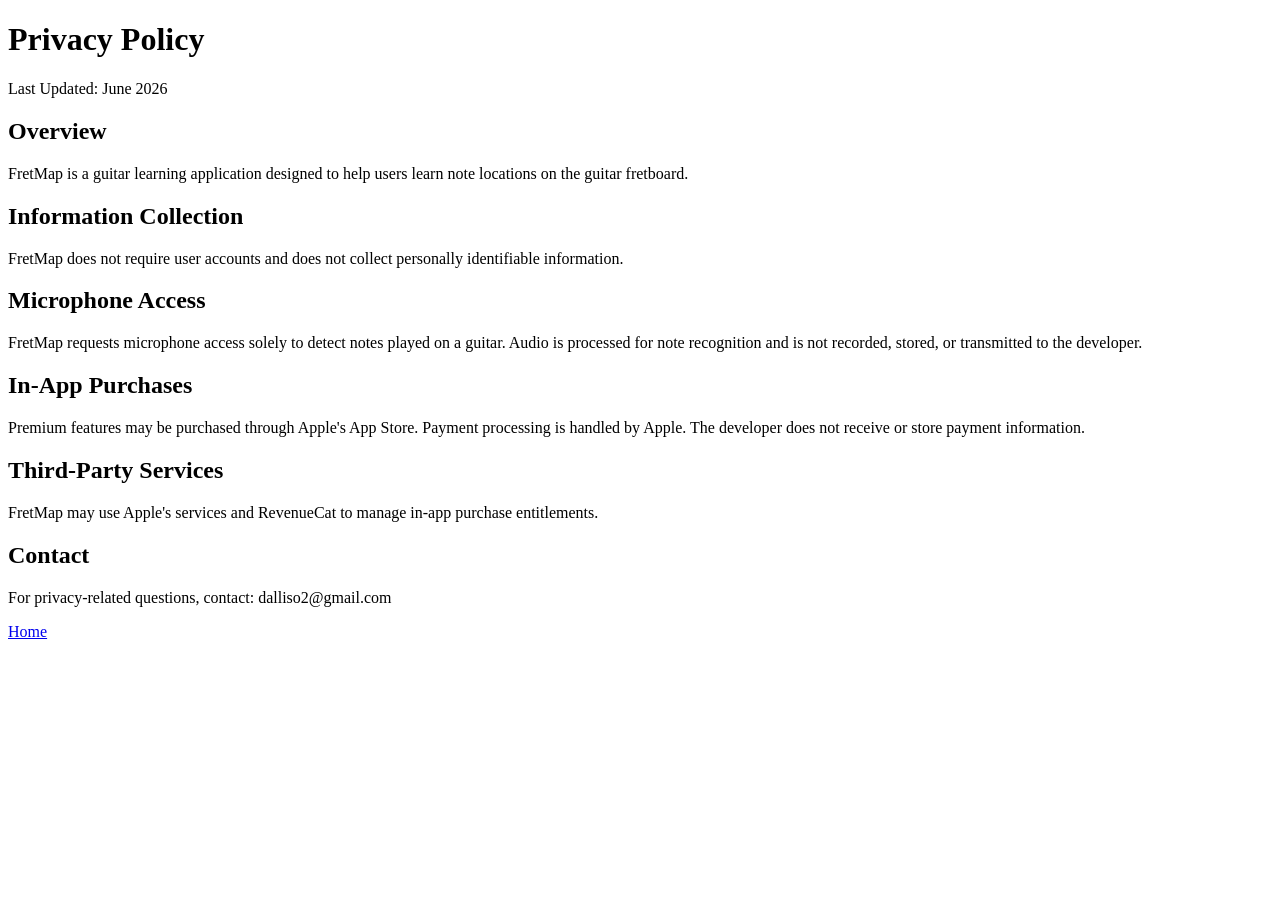
==== privacy.html @ db817981 "first commit" ====
<!DOCTYPE html>
<html lang="en">
<head>
    <meta charset="UTF-8">
    <meta name="viewport" content="width=device-width, initial-scale=1.0">
    <title>FretMap Privacy Policy</title>
</head>
<body>
    <h1>Privacy Policy</h1>

    <p>Last Updated: June 2026</p>

    <h2>Overview</h2>

    <p>
        FretMap is a guitar learning application designed to help users
        learn note locations on the guitar fretboard.
    </p>

    <h2>Information Collection</h2>

    <p>
        FretMap does not require user accounts and does not collect
        personally identifiable information.
    </p>

    <h2>Microphone Access</h2>

    <p>
        FretMap requests microphone access solely to detect notes played
        on a guitar. Audio is processed for note recognition and is not
        recorded, stored, or transmitted to the developer.
    </p>

    <h2>In-App Purchases</h2>

    <p>
        Premium features may be purchased through Apple's App Store.
        Payment processing is handled by Apple. The developer does not
        receive or store payment information.
    </p>

    <h2>Third-Party Services</h2>

    <p>
        FretMap may use Apple's services and RevenueCat to manage
        in-app purchase entitlements.
    </p>

    <h2>Contact</h2>

    <p>
        For privacy-related questions, contact:
        dalliso2@gmail.com
    </p>

    <p>
        <a href="index.html">Home</a>
    </p>
</body>
</html>
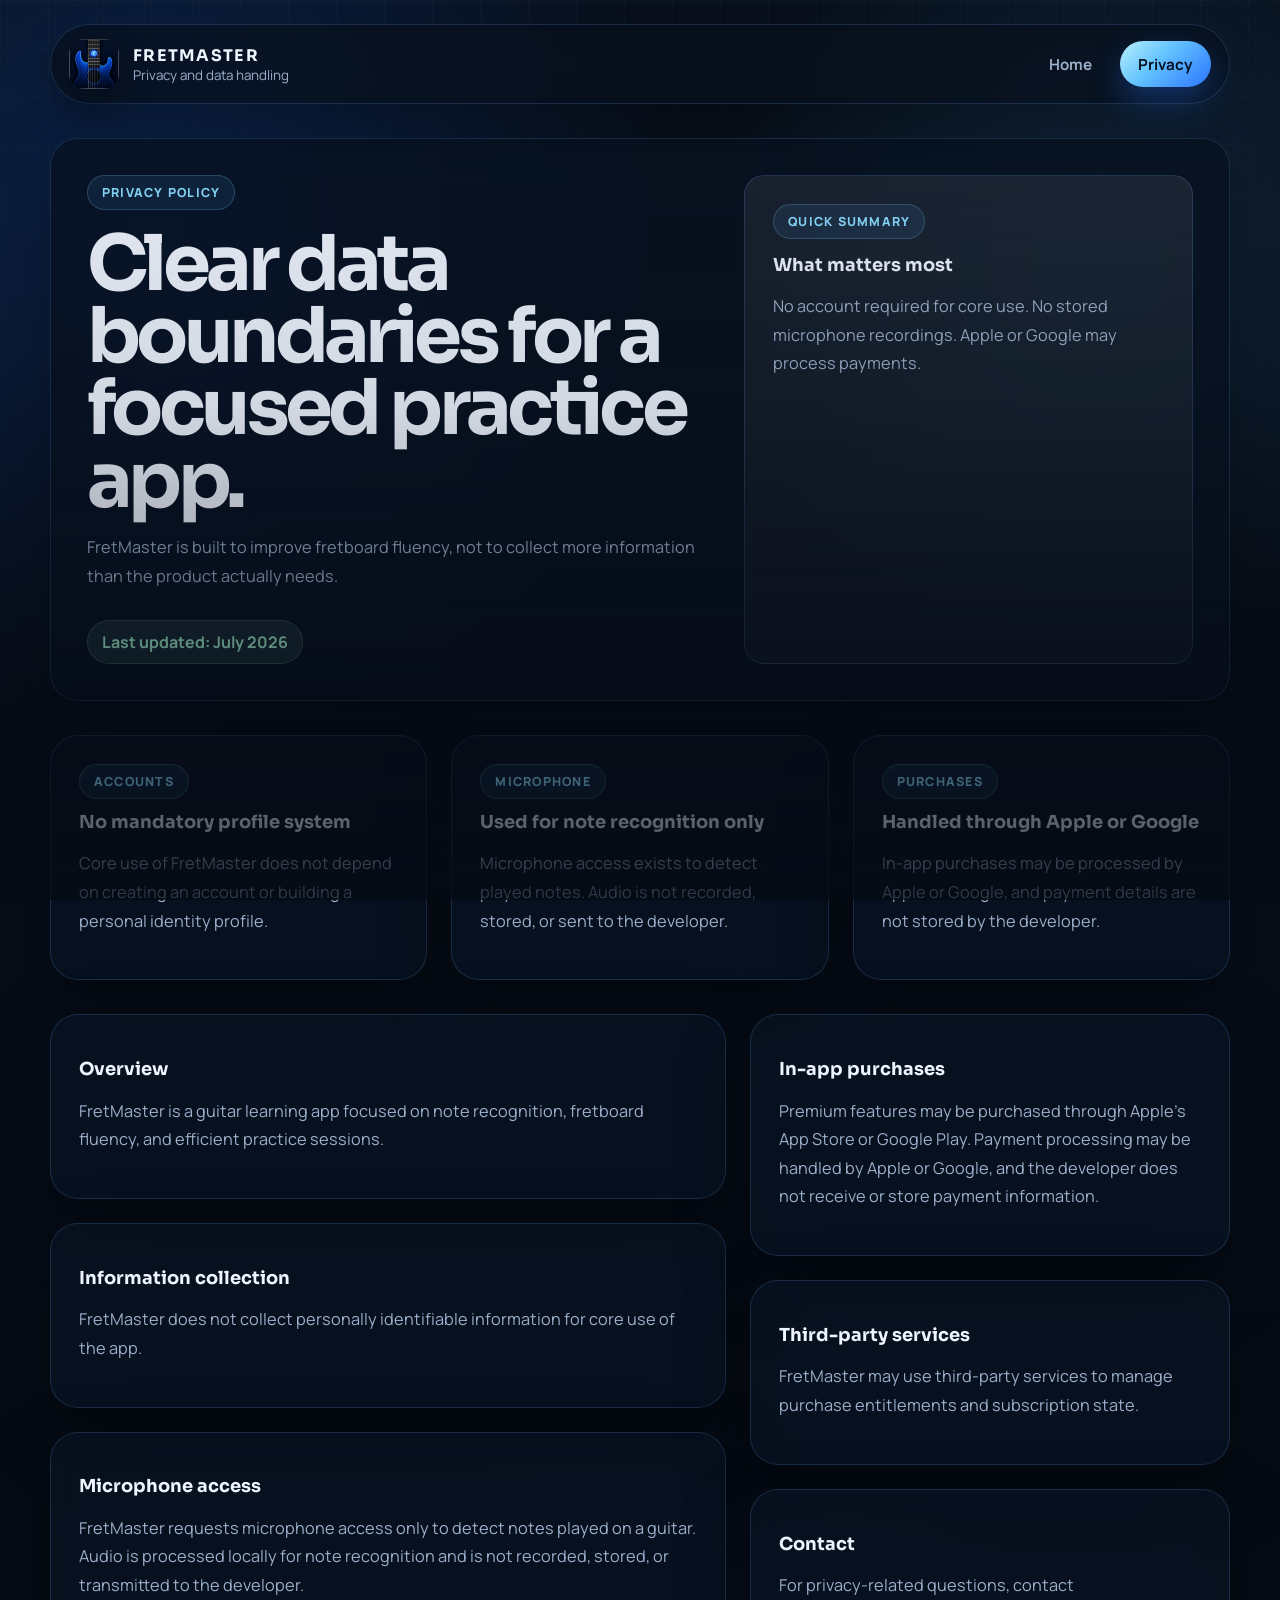
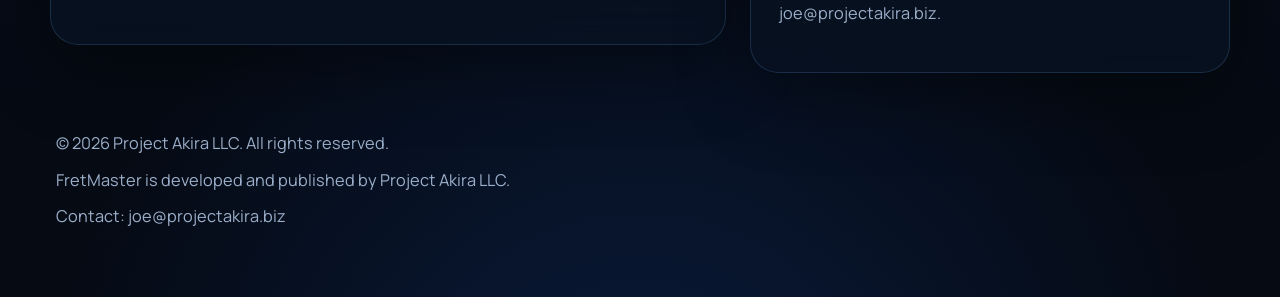
==== commit a16b52be: "Updatedc" ====
--- a/privacy.html
+++ b/privacy.html
@@ -3,59 +3,128 @@
 <head>
     <meta charset="UTF-8">
     <meta name="viewport" content="width=device-width, initial-scale=1.0">
-    <title>FretMap Privacy Policy</title>
+    <meta name="description" content="Read the FretMaster privacy policy, including microphone access and in-app purchase handling.">
+    <title>FretMaster Privacy Policy</title>
+    <link rel="preconnect" href="https://fonts.googleapis.com">
+    <link rel="preconnect" href="https://fonts.gstatic.com" crossorigin>
+    <link href="https://fonts.googleapis.com/css2?family=Manrope:wght@400;500;600;700;800&family=Sora:wght@500;600;700;800&display=swap" rel="stylesheet">
+    <link rel="icon" type="image/png" href="icon.png">
+    <link rel="apple-touch-icon" href="icon.png">
+    <link rel="stylesheet" href="styles.css">
 </head>
 <body>
-    <h1>Privacy Policy</h1>
+    <div class="site-shell">
+        <header class="site-header">
+            <a class="brand" href="index.html" aria-label="FretMaster home">
+                <img class="brand-mark" src="icon.png" alt="FretMaster app icon">
+                <span class="brand-copy">
+                    <span class="brand-title">FretMaster</span>
+                    <span class="brand-subtitle">Privacy and data handling</span>
+                </span>
+            </a>
 
-    <p>Last Updated: June 2026</p>
+            <nav class="site-nav" aria-label="Primary">
+                <a class="nav-link" href="index.html">Home</a>
+                <a class="nav-link-strong" href="privacy.html">Privacy</a>
+            </nav>
+        </header>
 
-    <h2>Overview</h2>
+        <main>
+            <section class="page-hero panel page-hero-privacy">
+                <div class="page-hero-layout">
+                    <div>
+                        <span class="eyebrow">Privacy Policy</span>
+                        <h1>Clear data boundaries for a focused practice app.</h1>
+                        <p>
+                            FretMaster is built to improve fretboard fluency, not to collect more
+                            information than the product actually needs.
+                        </p>
+                        <div class="inline-links">
+                            <span class="notice">Last updated: July 2026</span>
+                        </div>
+                    </div>
 
-    <p>
-        FretMap is a guitar learning application designed to help users
-        learn note locations on the guitar fretboard.
-    </p>
+                    <div class="hero-side-card">
+                        <span class="spotlight-kicker">Quick summary</span>
+                        <h2>What matters most</h2>
+                        <p>No account required for core use. No stored microphone recordings. Apple or Google may process payments.</p>
+                    </div>
+                </div>
+            </section>
 
-    <h2>Information Collection</h2>
+            <section class="policy-summary-grid">
+                <article class="policy-card policy-summary-card">
+                    <span class="spotlight-kicker">Accounts</span>
+                    <h2>No mandatory profile system</h2>
+                    <p>Core use of FretMaster does not depend on creating an account or building a personal identity profile.</p>
+                </article>
 
-    <p>
-        FretMap does not require user accounts and does not collect
-        personally identifiable information.
-    </p>
+                <article class="policy-card policy-summary-card">
+                    <span class="spotlight-kicker">Microphone</span>
+                    <h2>Used for note recognition only</h2>
+                    <p>Microphone access exists to detect played notes. Audio is not recorded, stored, or sent to the developer.</p>
+                </article>
 
-    <h2>Microphone Access</h2>
+                <article class="policy-card policy-summary-card">
+                    <span class="spotlight-kicker">Purchases</span>
+                    <h2>Handled through Apple or Google</h2>
+                    <p>In-app purchases may be processed by Apple or Google, and payment details are not stored by the developer.</p>
+                </article>
+            </section>
 
-    <p>
-        FretMap requests microphone access solely to detect notes played
-        on a guitar. Audio is processed for note recognition and is not
-        recorded, stored, or transmitted to the developer.
-    </p>
+            <section class="page-layout privacy-layout">
+                <div class="stack">
+                    <article class="policy-card">
+                        <h2>Overview</h2>
+                        <p>FretMaster is a guitar learning app focused on note recognition, fretboard fluency, and efficient practice sessions.</p>
+                    </article>
 
-    <h2>In-App Purchases</h2>
+                    <article class="policy-card">
+                        <h2>Information collection</h2>
+                        <p>FretMaster does not collect personally identifiable information for core use of the app.</p>
+                    </article>
 
-    <p>
-        Premium features may be purchased through Apple's App Store.
-        Payment processing is handled by Apple. The developer does not
-        receive or store payment information.
-    </p>
+                    <article class="policy-card">
+                        <h2>Microphone access</h2>
+                        <p>
+                            FretMaster requests microphone access only to detect notes played on a guitar.
+                            Audio is processed locally for note recognition and is not recorded, stored, or transmitted to the developer.
+                        </p>
+                    </article>
+                </div>
 
-    <h2>Third-Party Services</h2>
+                <div class="stack">
+                    <article class="policy-card">
+                        <h2>In-app purchases</h2>
+                        <p>
+                            Premium features may be purchased through Apple&apos;s App Store or Google Play.
+                            Payment processing may be handled by Apple or Google, and the developer does not receive or store payment information.
+                        </p>
+                    </article>
 
-    <p>
-        FretMap may use Apple's services and RevenueCat to manage
-        in-app purchase entitlements.
-    </p>
+                    <article class="policy-card">
+                        <h2>Third-party services</h2>
+                        <p>FretMaster may use third-party services to manage purchase entitlements and subscription state.</p>
+                    </article>
 
-    <h2>Contact</h2>
+                    <article class="policy-card">
+                        <h2>Contact</h2>
+                        <p>
+                            For privacy-related questions, contact
+                            <a href="mailto:joe@projectakira.biz">joe@projectakira.biz</a>.
+                        </p>
+                    </article>
+                </div>
+            </section>
+        </main>
 
-    <p>
-        For privacy-related questions, contact:
-        dalliso2@gmail.com
-    </p>
-
-    <p>
-        <a href="index.html">Home</a>
-    </p>
+        <footer class="site-footer">
+            <div class="site-footer-copy">
+                <p>&copy; 2026 Project Akira LLC. All rights reserved.</p>
+                <p>FretMaster is developed and published by Project Akira LLC.</p>
+                <p>Contact: <a href="mailto:joe@projectakira.biz">joe@projectakira.biz</a></p>
+            </div>
+        </footer>
+    </div>
 </body>
 </html>
--- a/styles.css
+++ b/styles.css
@@ -0,0 +1,766 @@
+:root {
+    --bg: #07101d;
+    --bg-secondary: #0d1a2b;
+    --bg-elevated: rgba(8, 18, 33, 0.8);
+    --bg-soft: rgba(13, 26, 43, 0.82);
+    --surface: rgba(255, 255, 255, 0.05);
+    --surface-strong: rgba(255, 255, 255, 0.1);
+    --line: rgba(112, 178, 255, 0.18);
+    --line-strong: rgba(112, 178, 255, 0.3);
+    --text: #eff5ff;
+    --muted: #9cafca;
+    --accent: #4db2ff;
+    --accent-strong: #1c6dff;
+    --accent-bright: #8bddff;
+    --success: #9ce8c8;
+    --shadow: 0 26px 70px rgba(0, 0, 0, 0.34);
+    --radius-xl: 36px;
+    --radius-lg: 28px;
+    --radius-md: 20px;
+    --radius-sm: 14px;
+    --content-width: 1180px;
+}
+
+* {
+    box-sizing: border-box;
+}
+
+html {
+    scroll-behavior: smooth;
+}
+
+body {
+    margin: 0;
+    min-height: 100vh;
+    font-family: "Manrope", "Segoe UI", sans-serif;
+    color: var(--text);
+    background:
+        radial-gradient(circle at 12% 12%, rgba(28, 109, 255, 0.22), transparent 26%),
+        radial-gradient(circle at 86% 14%, rgba(77, 178, 255, 0.16), transparent 20%),
+        radial-gradient(circle at 50% 110%, rgba(19, 62, 143, 0.34), transparent 28%),
+        linear-gradient(180deg, #08101c 0%, #050a13 100%);
+}
+
+body::before,
+body::after {
+    content: "";
+    position: fixed;
+    inset: 0;
+    pointer-events: none;
+}
+
+body::before {
+    background:
+        linear-gradient(rgba(255, 255, 255, 0.03) 1px, transparent 1px),
+        linear-gradient(90deg, rgba(255, 255, 255, 0.03) 1px, transparent 1px);
+    background-size: 48px 48px;
+    mask-image: linear-gradient(180deg, rgba(0, 0, 0, 0.62), transparent 82%);
+}
+
+body::after {
+    background: linear-gradient(180deg, transparent 0%, rgba(5, 10, 19, 0.12) 45%, rgba(5, 10, 19, 0.72) 100%);
+}
+
+a {
+    color: inherit;
+    text-decoration: none;
+}
+
+img {
+    display: block;
+    max-width: 100%;
+}
+
+.site-shell {
+    position: relative;
+    width: min(calc(100% - 2rem), var(--content-width));
+    margin: 0 auto;
+    padding: 24px 0 56px;
+}
+
+.site-header {
+    position: sticky;
+    top: 16px;
+    z-index: 20;
+    display: flex;
+    align-items: center;
+    justify-content: space-between;
+    gap: 20px;
+    padding: 14px 18px;
+    background: rgba(8, 16, 29, 0.72);
+    border: 1px solid var(--line);
+    border-radius: 999px;
+    backdrop-filter: blur(18px);
+    box-shadow: 0 14px 36px rgba(0, 0, 0, 0.2);
+}
+
+.brand {
+    display: inline-flex;
+    align-items: center;
+    gap: 14px;
+    min-width: 0;
+}
+
+.brand-mark {
+    width: 50px;
+    height: 50px;
+    border-radius: 15px;
+    box-shadow: 0 16px 30px rgba(4, 10, 18, 0.44);
+}
+
+.brand-copy {
+    display: flex;
+    flex-direction: column;
+    min-width: 0;
+}
+
+.brand-title,
+h1,
+h2,
+h3 {
+    font-family: "Sora", "Manrope", sans-serif;
+}
+
+.brand-title {
+    font-size: 1rem;
+    font-weight: 700;
+    letter-spacing: 0.08em;
+    text-transform: uppercase;
+}
+
+.brand-subtitle {
+    color: var(--muted);
+    font-size: 0.84rem;
+    white-space: nowrap;
+}
+
+.site-nav {
+    display: flex;
+    align-items: center;
+    justify-content: flex-end;
+    gap: 10px;
+    flex-wrap: wrap;
+}
+
+.nav-link,
+.nav-link-strong,
+.button,
+.button-secondary {
+    display: inline-flex;
+    align-items: center;
+    justify-content: center;
+    min-height: 46px;
+    padding: 0 18px;
+    border-radius: 999px;
+    font-size: 0.95rem;
+    font-weight: 700;
+    transition: transform 180ms ease, background-color 180ms ease, border-color 180ms ease, box-shadow 180ms ease, color 180ms ease;
+}
+
+.nav-link {
+    color: var(--muted);
+}
+
+.nav-link:hover,
+.nav-link:focus-visible {
+    color: var(--text);
+    background: rgba(255, 255, 255, 0.05);
+}
+
+.nav-link-strong,
+.button {
+    color: #07111f;
+    background: linear-gradient(135deg, #b8f0ff 0%, #64c3ff 42%, #2b74ff 100%);
+    box-shadow: 0 14px 32px rgba(43, 116, 255, 0.32);
+}
+
+.button-secondary {
+    color: var(--text);
+    background: rgba(255, 255, 255, 0.04);
+    border: 1px solid var(--line);
+}
+
+.nav-link-strong:hover,
+.nav-link-strong:focus-visible,
+.button:hover,
+.button:focus-visible,
+.button-secondary:hover,
+.button-secondary:focus-visible {
+    transform: translateY(-1px);
+}
+
+main {
+    display: grid;
+    gap: 34px;
+    padding-top: 34px;
+}
+
+.panel,
+.hero,
+.card-grid article,
+.contact-card,
+.policy-card,
+.band,
+.timeline,
+.spotlight-card {
+    background: var(--bg-elevated);
+    border: 1px solid var(--line);
+    border-radius: var(--radius-lg);
+    backdrop-filter: blur(16px);
+    box-shadow: var(--shadow);
+}
+
+.hero {
+    position: relative;
+    display: grid;
+    grid-template-columns: minmax(0, 1.15fr) minmax(320px, 420px);
+    gap: 34px;
+    align-items: center;
+    padding: 48px;
+    overflow: hidden;
+}
+
+.hero-home {
+    min-height: 680px;
+    background:
+        radial-gradient(circle at 20% 20%, rgba(44, 118, 255, 0.18), transparent 28%),
+        linear-gradient(135deg, rgba(10, 19, 34, 0.96), rgba(6, 12, 22, 0.84));
+}
+
+.hero-home::after {
+    content: "";
+    position: absolute;
+    inset: auto -8% -38% auto;
+    width: 380px;
+    height: 380px;
+    border-radius: 50%;
+    background: radial-gradient(circle, rgba(77, 178, 255, 0.3), transparent 68%);
+    filter: blur(12px);
+}
+
+.hero-copy,
+.page-hero-layout {
+    position: relative;
+    z-index: 1;
+}
+
+.eyebrow,
+.spotlight-kicker {
+    display: inline-flex;
+    align-items: center;
+    gap: 10px;
+    padding: 8px 14px;
+    border-radius: 999px;
+    border: 1px solid rgba(139, 221, 255, 0.22);
+    background: rgba(77, 178, 255, 0.1);
+    color: var(--accent-bright);
+    font-size: 0.78rem;
+    font-weight: 800;
+    letter-spacing: 0.1em;
+    text-transform: uppercase;
+}
+
+.hero h1,
+.page-hero h1 {
+    margin: 18px 0 14px;
+    font-size: clamp(2.9rem, 6vw, 5.4rem);
+    line-height: 0.94;
+    letter-spacing: -0.06em;
+    max-width: 11ch;
+}
+
+.hero-intro,
+.page-hero p,
+.card-grid p,
+.contact-card p,
+.policy-card p,
+.timeline p,
+.site-footer p,
+li {
+    color: var(--muted);
+    font-size: 1.02rem;
+    line-height: 1.75;
+}
+
+.hero-actions,
+.inline-links {
+    display: flex;
+    gap: 14px;
+    flex-wrap: wrap;
+    margin-top: 30px;
+}
+
+.hero-signals {
+    display: grid;
+    grid-template-columns: repeat(3, minmax(0, 1fr));
+    gap: 14px;
+    margin-top: 32px;
+}
+
+.signal-card {
+    padding: 16px;
+    border-radius: var(--radius-md);
+    background: linear-gradient(180deg, rgba(255, 255, 255, 0.06), rgba(255, 255, 255, 0.03));
+    border: 1px solid rgba(112, 178, 255, 0.16);
+}
+
+.signal-value {
+    display: block;
+    margin-bottom: 6px;
+    font-family: "Sora", sans-serif;
+    font-size: 1.25rem;
+    font-weight: 700;
+    color: var(--text);
+}
+
+.signal-label {
+    color: var(--muted);
+    line-height: 1.6;
+}
+
+.hero-stage {
+    position: relative;
+    display: grid;
+    place-items: center;
+    min-height: 560px;
+}
+
+.hero-grid {
+    position: absolute;
+    inset: 7% 7% 10%;
+    border-radius: 32px;
+    background:
+        linear-gradient(rgba(255, 255, 255, 0.03) 1px, transparent 1px),
+        linear-gradient(90deg, rgba(255, 255, 255, 0.03) 1px, transparent 1px);
+    background-size: 28px 28px;
+    border: 1px solid rgba(112, 178, 255, 0.14);
+    mask-image: linear-gradient(180deg, rgba(0, 0, 0, 1), rgba(0, 0, 0, 0.35));
+}
+
+.hero-device-frame {
+    position: relative;
+    width: min(100%, 370px);
+    padding: 18px;
+    border-radius: 40px;
+    background: linear-gradient(180deg, rgba(255, 255, 255, 0.12), rgba(255, 255, 255, 0.03));
+    border: 1px solid rgba(139, 221, 255, 0.22);
+    box-shadow: 0 28px 64px rgba(0, 0, 0, 0.42);
+    transform: rotate(5deg);
+}
+
+.hero-device-frame img {
+    border-radius: 32px;
+}
+
+.hero-string {
+    position: absolute;
+    top: -42px;
+    bottom: -42px;
+    width: 2px;
+    background: linear-gradient(180deg, rgba(255, 255, 255, 0), rgba(173, 229, 255, 0.75), rgba(255, 255, 255, 0));
+    box-shadow: 0 0 18px rgba(77, 178, 255, 0.3);
+}
+
+.hero-string-left {
+    left: 76px;
+}
+
+.hero-string-right {
+    right: 72px;
+}
+
+.hero-floating-card {
+    position: absolute;
+    max-width: 240px;
+    padding: 16px 18px;
+    border-radius: 22px;
+    background: rgba(7, 16, 29, 0.92);
+    border: 1px solid var(--line-strong);
+    box-shadow: 0 22px 48px rgba(0, 0, 0, 0.28);
+    animation: float 6s ease-in-out infinite;
+}
+
+.hero-floating-card strong,
+.feature-title,
+.contact-card h2,
+.policy-card h2,
+.timeline h2,
+.spotlight-card h3,
+.hero-side-card h2 {
+    display: block;
+    margin-bottom: 8px;
+    font-size: 1.12rem;
+}
+
+.hero-floating-card span {
+    color: var(--muted);
+    font-size: 0.95rem;
+    line-height: 1.55;
+}
+
+.hero-floating-top {
+    top: 12%;
+    right: -2%;
+}
+
+.hero-floating-bottom {
+    left: 0;
+    bottom: 10%;
+    animation-delay: -3s;
+}
+
+.band,
+.page-hero {
+    padding: 36px;
+}
+
+.brand-band {
+    display: grid;
+    grid-template-columns: minmax(0, 1fr) minmax(260px, 420px);
+    gap: 24px;
+    align-items: end;
+}
+
+.brand-band h2,
+.section-heading h2,
+.spotlight-card h2 {
+    margin: 14px 0 0;
+    font-size: clamp(1.9rem, 3vw, 2.8rem);
+    line-height: 1.05;
+    letter-spacing: -0.05em;
+}
+
+.brand-band-copy p,
+.section-heading p {
+    margin: 0;
+    color: var(--muted);
+    line-height: 1.75;
+}
+
+.section-heading {
+    display: flex;
+    align-items: end;
+    justify-content: space-between;
+    gap: 24px;
+    padding: 0 6px;
+}
+
+.section-heading p {
+    max-width: 560px;
+}
+
+.card-grid,
+.spotlight-grid,
+.policy-summary-grid {
+    display: grid;
+    gap: 20px;
+}
+
+.card-grid {
+    grid-template-columns: repeat(3, minmax(0, 1fr));
+}
+
+.feature-grid article,
+.contact-card,
+.policy-card,
+.spotlight-card,
+.timeline {
+    padding: 28px;
+}
+
+.icon-pill {
+    width: 52px;
+    height: 52px;
+    display: grid;
+    place-items: center;
+    margin-bottom: 18px;
+    border-radius: 16px;
+    background: linear-gradient(180deg, rgba(77, 178, 255, 0.2), rgba(28, 109, 255, 0.2));
+    border: 1px solid rgba(112, 178, 255, 0.22);
+    font-family: "Sora", sans-serif;
+    font-size: 1.2rem;
+}
+
+.workflow-shell {
+    display: grid;
+    gap: 26px;
+    padding: 0;
+}
+
+.timeline {
+    display: grid;
+    grid-template-columns: repeat(3, minmax(0, 1fr));
+    gap: 18px;
+}
+
+.timeline-step {
+    padding: 24px;
+    border-radius: var(--radius-md);
+    background: var(--bg-soft);
+    border: 1px solid rgba(112, 178, 255, 0.16);
+}
+
+.step-index {
+    display: inline-flex;
+    margin-bottom: 14px;
+    color: var(--accent-bright);
+    font-size: 0.82rem;
+    font-weight: 800;
+    letter-spacing: 0.1em;
+    text-transform: uppercase;
+}
+
+.spotlight-grid {
+    grid-template-columns: 1.25fr 1fr 1fr;
+}
+
+.spotlight-card {
+    position: relative;
+    overflow: hidden;
+}
+
+.spotlight-card-wide {
+    background:
+        radial-gradient(circle at 86% 14%, rgba(77, 178, 255, 0.18), transparent 20%),
+        linear-gradient(135deg, rgba(9, 19, 35, 0.92), rgba(9, 19, 35, 0.78));
+}
+
+.spotlight-card h3,
+.spotlight-card p,
+.spotlight-card h2 {
+    margin-top: 0;
+}
+
+.page-hero-layout,
+.page-layout,
+.policy-summary-grid {
+    display: grid;
+    gap: 24px;
+}
+
+.page-hero-layout,
+.page-layout {
+    grid-template-columns: minmax(0, 1.1fr) minmax(280px, 0.78fr);
+}
+
+.page-hero h1 {
+    max-width: 12ch;
+}
+
+.hero-side-card {
+    align-self: stretch;
+    padding: 28px;
+    border-radius: var(--radius-md);
+    background: linear-gradient(180deg, rgba(255, 255, 255, 0.08), rgba(255, 255, 255, 0.03));
+    border: 1px solid rgba(112, 178, 255, 0.18);
+}
+
+.hero-side-card p {
+    margin-bottom: 20px;
+}
+
+.stack {
+    display: grid;
+    gap: 24px;
+}
+
+.support-layout,
+.privacy-layout {
+    align-items: start;
+}
+
+.contact-list,
+.policy-list {
+    margin: 0;
+    padding-left: 20px;
+}
+
+.contact-list li,
+.policy-list li {
+    margin-bottom: 10px;
+}
+
+.support-template {
+    display: grid;
+    gap: 10px;
+    margin-top: 18px;
+    padding: 18px;
+    border-radius: var(--radius-md);
+    background: rgba(255, 255, 255, 0.04);
+    border: 1px solid rgba(112, 178, 255, 0.14);
+}
+
+.support-template p,
+.mini-steps p {
+    margin: 0;
+}
+
+.mini-steps {
+    display: grid;
+    gap: 18px;
+}
+
+.mini-steps div {
+    padding: 16px;
+    border-radius: var(--radius-md);
+    background: rgba(255, 255, 255, 0.04);
+    border: 1px solid rgba(112, 178, 255, 0.12);
+}
+
+.policy-summary-grid {
+    grid-template-columns: repeat(3, minmax(0, 1fr));
+}
+
+.policy-summary-card h2 {
+    margin-top: 12px;
+}
+
+.notice {
+    display: inline-flex;
+    align-items: center;
+    gap: 10px;
+    padding: 10px 14px;
+    border-radius: 999px;
+    background: rgba(156, 232, 200, 0.1);
+    color: var(--success);
+    border: 1px solid rgba(156, 232, 200, 0.18);
+    font-weight: 700;
+}
+
+.site-footer {
+    margin-top: 30px;
+    padding: 26px 6px 10px;
+    display: block;
+}
+
+.site-footer-copy {
+    display: grid;
+    gap: 8px;
+}
+
+.site-footer-copy p {
+    margin: 0;
+}
+
+.site-footer a {
+    color: var(--muted);
+}
+
+.site-footer a:hover,
+.site-footer a:focus-visible {
+    color: var(--text);
+}
+
+@keyframes float {
+    0%,
+    100% {
+        transform: translateY(0);
+    }
+
+    50% {
+        transform: translateY(-10px);
+    }
+}
+
+@media (max-width: 1080px) {
+    .hero,
+    .brand-band,
+    .page-hero-layout,
+    .page-layout,
+    .timeline,
+    .spotlight-grid,
+    .policy-summary-grid {
+        grid-template-columns: 1fr;
+    }
+
+    .hero-signals,
+    .card-grid {
+        grid-template-columns: 1fr;
+    }
+
+    .section-heading,
+    .site-footer,
+    .site-header {
+        align-items: flex-start;
+    }
+
+    .site-header {
+        position: static;
+        border-radius: 30px;
+        flex-direction: column;
+    }
+
+    .site-nav {
+        width: 100%;
+        display: grid;
+        grid-template-columns: repeat(2, minmax(0, 1fr));
+        justify-content: stretch;
+    }
+
+    .nav-link,
+    .nav-link-strong {
+        width: 100%;
+    }
+
+    .hero {
+        padding: 34px;
+    }
+
+    .hero-stage {
+        min-height: 460px;
+    }
+
+    .hero-device-frame {
+        transform: none;
+    }
+}
+
+@media (max-width: 720px) {
+    .site-shell {
+        width: min(calc(100% - 1rem), var(--content-width));
+        padding-top: 12px;
+    }
+
+    .hero,
+    .band,
+    .page-hero,
+    .feature-grid article,
+    .contact-card,
+    .policy-card,
+    .spotlight-card,
+    .timeline {
+        padding: 22px;
+    }
+
+    .brand-subtitle {
+        white-space: normal;
+    }
+
+    .hero h1,
+    .page-hero h1 {
+        font-size: clamp(2.3rem, 11vw, 3.6rem);
+    }
+
+    .site-nav {
+        grid-template-columns: 1fr;
+    }
+
+    .hero-stage {
+        min-height: 380px;
+    }
+
+    .hero-floating-card {
+        position: static;
+        max-width: none;
+        margin-top: 14px;
+        animation: none;
+    }
+
+    .hero-string {
+        display: none;
+    }
+
+    .workflow-shell {
+        padding: 0;
+    }
+}
